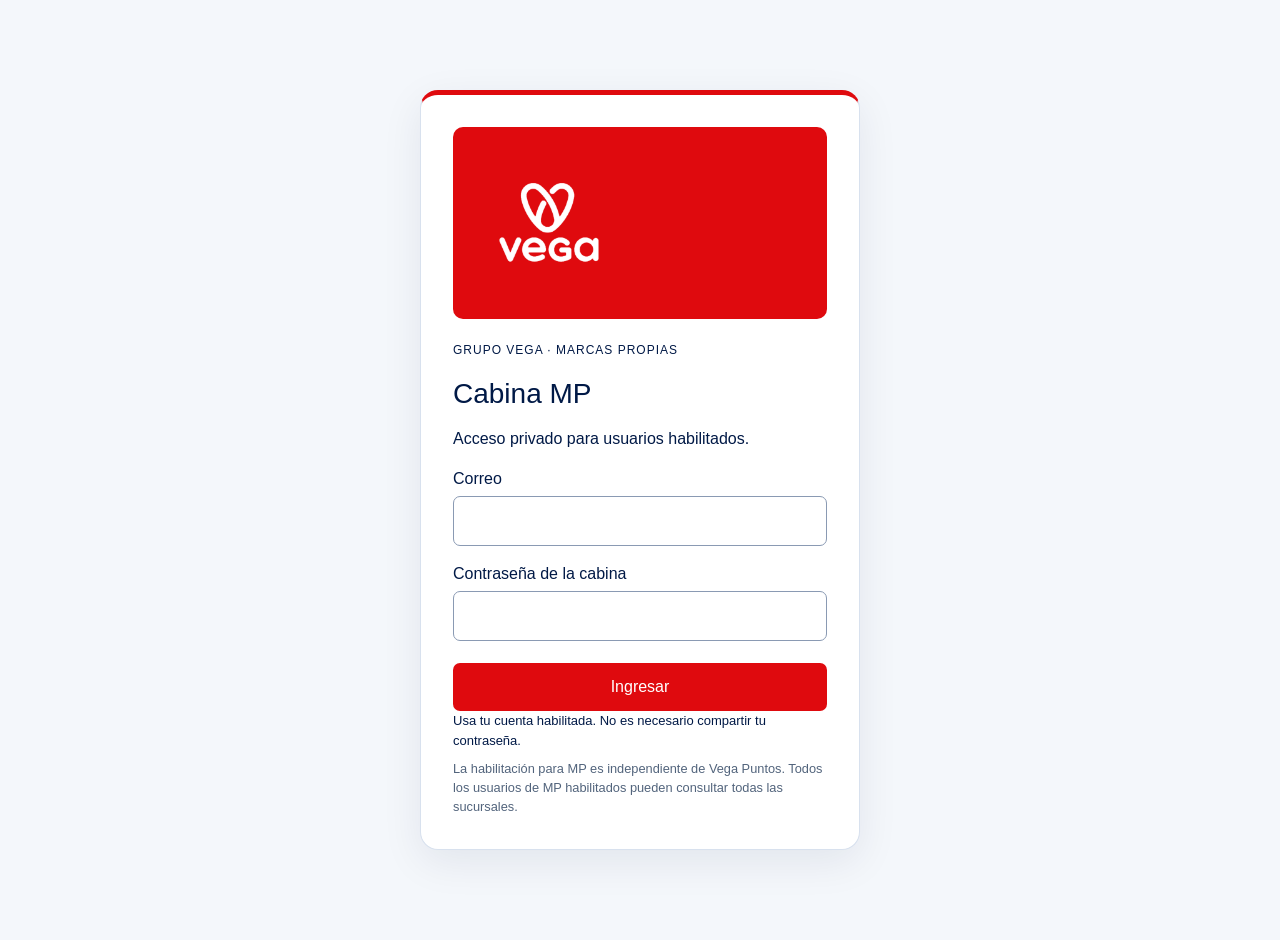
==== site/index.html @ 7a87cdcd "Stock21/10: OC no informada y merch en mesa; conservar supervisor" ====
<!doctype html>
<html lang="es"><head><meta charset="UTF-8"><meta name="viewport" content="width=device-width,initial-scale=1">
<meta http-equiv="Content-Security-Policy" content="default-src 'none'; script-src 'self'; style-src 'self' 'unsafe-inline'; img-src 'self' data: blob:; font-src 'self' data:; connect-src https://cotifawudlwgkcxksngl.supabase.co; object-src 'none'; base-uri 'none'; form-action 'none'; worker-src 'none'">
<meta name="referrer" content="no-referrer"><meta name="robots" content="noindex,nofollow,noarchive">
<title>Cabina MP · Acceso protegido</title><link rel="stylesheet" href="app.css"><link rel="stylesheet" href="login.css"></head>
<body><section id="auth-panel" aria-labelledby="auth-title"><div class="auth-logo"><img src="[data-uri]" alt="Vega" width="160"></div><span class="auth-brand">GRUPO VEGA · MARCAS PROPIAS</span>
<h1 id="auth-title">Cabina MP</h1><p>Acceso privado para usuarios habilitados.</p>
<form id="login-form"><label for="auth-email">Correo</label><input id="auth-email" type="email" autocomplete="username" required>
<label for="auth-password">Contraseña de la cabina</label><input id="auth-password" type="password" autocomplete="current-password" required>
<button id="login-button" type="submit"><span id="auth-spinner" class="auth-spinner" aria-hidden="true" hidden></span><span id="login-button-label">Ingresar</span></button></form>
<p id="auth-message" role="status" aria-live="polite">Usa tu cuenta habilitada. No es necesario compartir tu contraseña.</p>
<small>La habilitación para MP es independiente de Vega Puntos. Todos los usuarios de MP habilitados pueden consultar todas las sucursales.</small></section>
<nav id="session-bar" aria-label="Sesión privada" hidden><span id="session-label"></span><button id="reload-button" type="button">Actualizar vista</button><button id="logout-button" type="button">Cerrar sesión</button></nav>
<div id="root"></div><noscript>Habilita JavaScript para iniciar sesión.</noscript><script src="app.js" integrity="sha256-AfMb2/LK9BFRHzjYAgZ2fd2Iub7pWtji3KXv6Yez3Zo=" crossorigin="anonymous"></script></body></html>
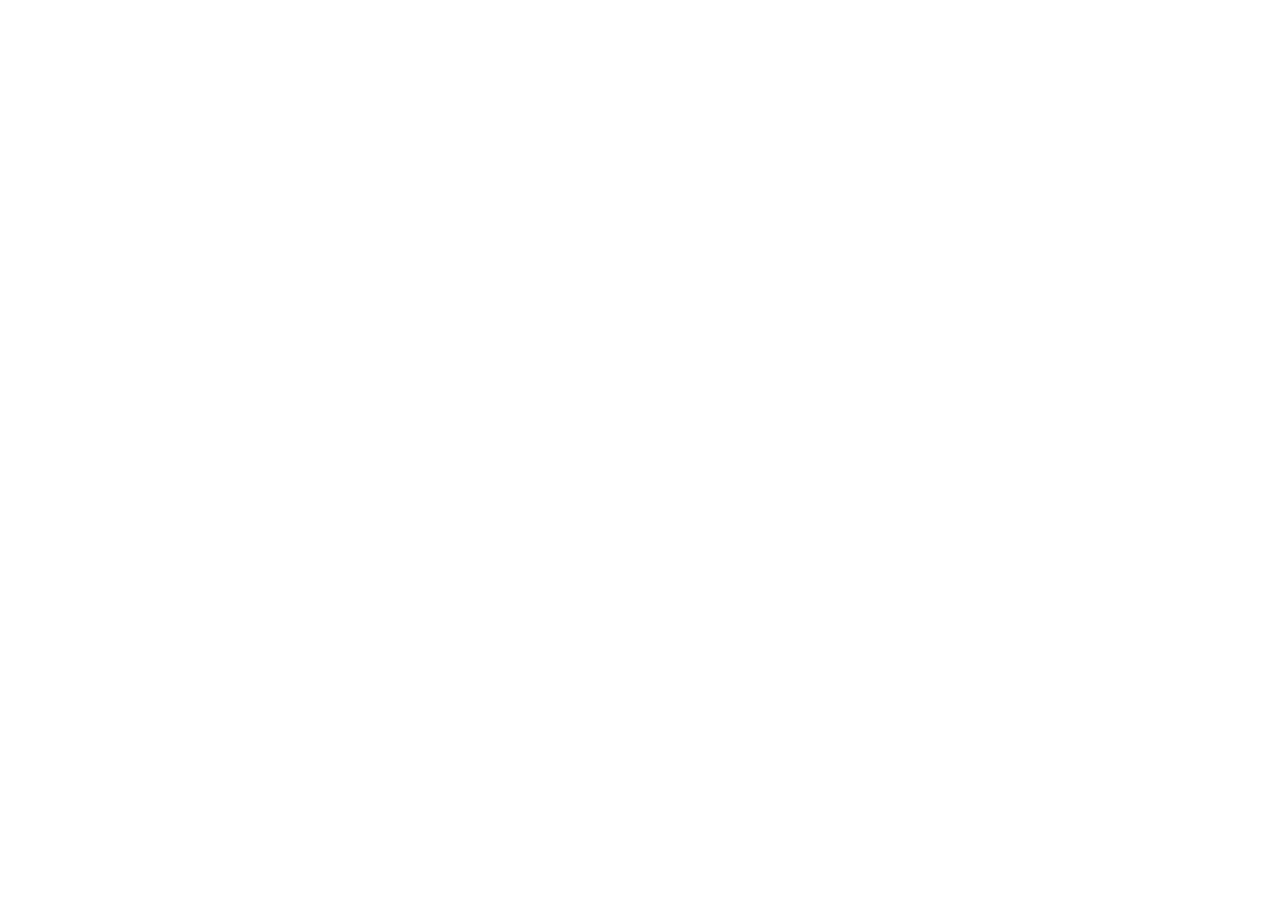
==== commit 92c6a4c0: "Separar utilidades MP con acceso privado y matrices operativas" ====
--- a/site/index.html
+++ b/site/index.html
@@ -1,14 +1,3 @@
-<!doctype html>
-<html lang="es"><head><meta charset="UTF-8"><meta name="viewport" content="width=device-width,initial-scale=1">
-<meta http-equiv="Content-Security-Policy" content="default-src 'none'; script-src 'self'; style-src 'self' 'unsafe-inline'; img-src 'self' data: blob:; font-src 'self' data:; connect-src https://cotifawudlwgkcxksngl.supabase.co; object-src 'none'; base-uri 'none'; form-action 'none'; worker-src 'none'">
-<meta name="referrer" content="no-referrer"><meta name="robots" content="noindex,nofollow,noarchive">
-<title>Cabina MP · Acceso protegido</title><link rel="stylesheet" href="app.css"><link rel="stylesheet" href="login.css"></head>
-<body><section id="auth-panel" aria-labelledby="auth-title"><div class="auth-logo"><img src="[data-uri]" alt="Vega" width="160"></div><span class="auth-brand">GRUPO VEGA · MARCAS PROPIAS</span>
-<h1 id="auth-title">Cabina MP</h1><p>Acceso privado para usuarios habilitados.</p>
-<form id="login-form"><label for="auth-email">Correo</label><input id="auth-email" type="email" autocomplete="username" required>
-<label for="auth-password">Contraseña de la cabina</label><input id="auth-password" type="password" autocomplete="current-password" required>
-<button id="login-button" type="submit"><span id="auth-spinner" class="auth-spinner" aria-hidden="true" hidden></span><span id="login-button-label">Ingresar</span></button></form>
-<p id="auth-message" role="status" aria-live="polite">Usa tu cuenta habilitada. No es necesario compartir tu contraseña.</p>
-<small>La habilitación para MP es independiente de Vega Puntos. Todos los usuarios de MP habilitados pueden consultar todas las sucursales.</small></section>
-<nav id="session-bar" aria-label="Sesión privada" hidden><span id="session-label"></span><button id="reload-button" type="button">Actualizar vista</button><button id="logout-button" type="button">Cerrar sesión</button></nav>
-<div id="root"></div><noscript>Habilita JavaScript para iniciar sesión.</noscript><script src="app.js" integrity="sha256-AfMb2/LK9BFRHzjYAgZ2fd2Iub7pWtji3KXv6Yez3Zo=" crossorigin="anonymous"></script></body></html>+<!doctype html><html lang="es"><head><meta charset="UTF-8"><meta name="viewport" content="width=device-width, initial-scale=1"><meta name="robots" content="noindex,nofollow,noarchive"><meta name="referrer" content="no-referrer"><meta http-equiv="Content-Security-Policy" content="default-src 'none'; script-src 'self'; style-src 'self' 'unsafe-inline'; connect-src https://cotifawudlwgkcxksngl.supabase.co; img-src 'self' data: blob:; font-src 'self' data:; object-src 'none'; base-uri 'none'; form-action 'none'"><title>Cabina MP · Herramientas</title>  <script type="module" crossorigin src="/cabina-mp/assets/index-Ckj6OWkk.js"></script>
+  <link rel="stylesheet" crossorigin href="/cabina-mp/assets/index-B_Ra9ya-.css">
+</head><body><div id="root"></div></body></html>
